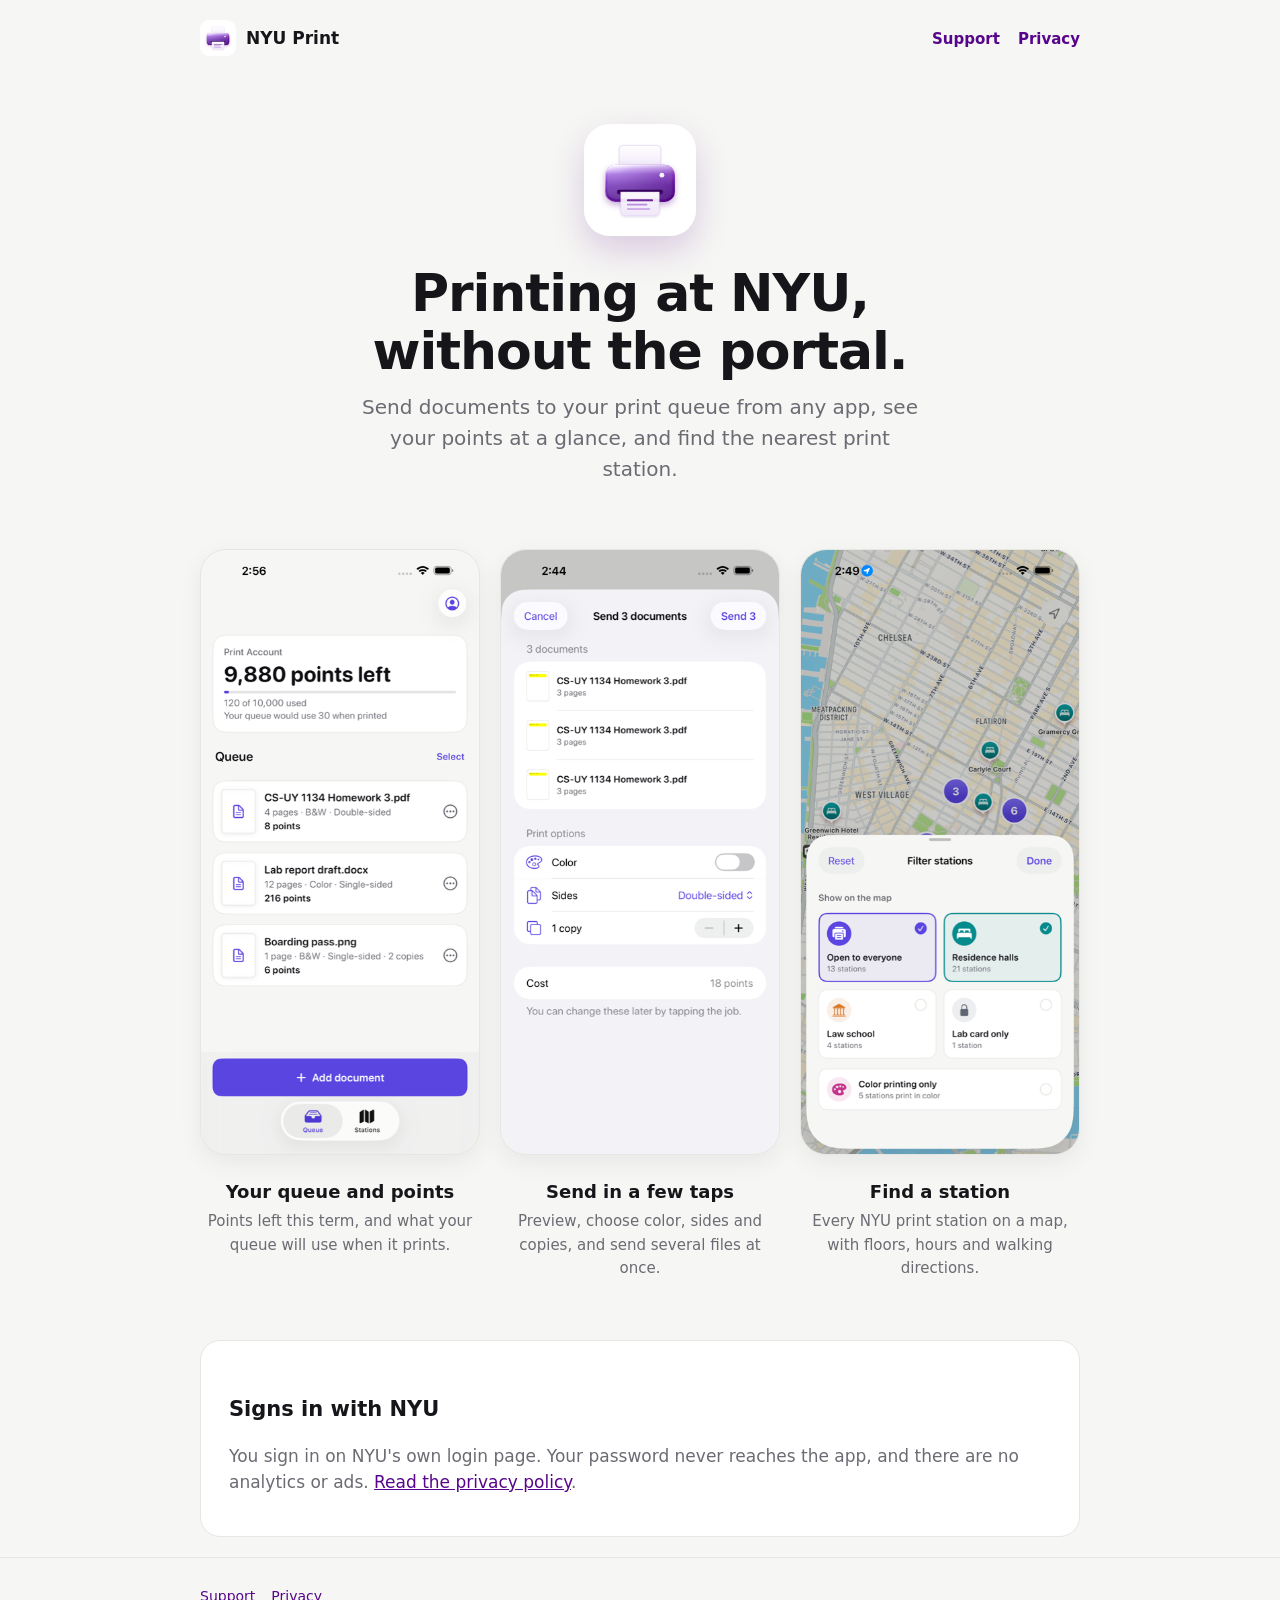
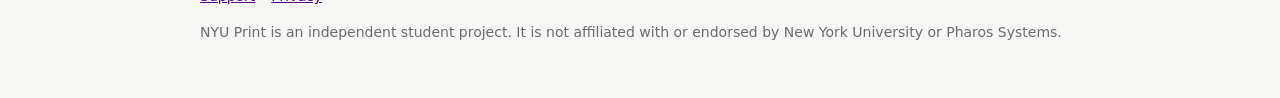
==== index.html @ 0575bf04 "NYU Print website Co-Authored-By: Claude Opus 5.5 <noreply@anthropic.com>" ====
<!doctype html>
<html lang="en"><head><meta charset="utf-8"><meta name="viewport" content="width=device-width, initial-scale=1"><title>NYU Print</title><meta name="description" content="Send documents to NYU's print queue, see your points and find a print station."><link rel="icon" href="img/logo.svg"><link rel="stylesheet" href="style.css"></head><body>
<header><div class="wrap"><a class="brand" href="index.html"><img src="img/logo.svg" alt="">NYU Print</a><nav><a href="support.html">Support</a><a href="privacy.html">Privacy</a></nav></div></header>
<main class="wrap">
<section class="hero">
  <img class="icon" src="img/logo.svg" alt="NYU Print app icon">
  <h1>Printing at NYU,<br>without the portal.</h1>
  <p class="lede">Send documents to your print queue from any app, see your points at a glance, and find the nearest print station.</p>
</section>
<section class="shots">
  <div class="shot"><img src="img/queue.png" alt="The queue with points left and three documents"><h3>Your queue and points</h3><p>Points left this term, and what your queue will use when it prints.</p></div>
  <div class="shot"><img src="img/send.png" alt="Sending three documents with print options"><h3>Send in a few taps</h3><p>Preview, choose color, sides and copies, and send several files at once.</p></div>
  <div class="shot"><img src="img/stations.png" alt="Map of NYU print stations with filters"><h3>Find a station</h3><p>Every NYU print station on a map, with floors, hours and walking directions.</p></div>
</section>
<section class="card">
  <h2>Signs in with NYU</h2>
  <p class="muted">You sign in on NYU's own login page. Your password never reaches the app, and there are no analytics or ads. <a href="privacy.html">Read the privacy policy</a>.</p>
</section>
</main>
<footer><div class="wrap"><a href="support.html">Support</a><a href="privacy.html">Privacy</a><p>NYU Print is an independent student project. It is not affiliated with or endorsed by New York University or Pharos Systems.</p></div></footer>
</body></html>
---- style.css ----
:root {
  --accent: #57068C; --ink: #16161A; --ink-soft: #6B6B73;
  --bg: #F6F6F4; --surface: #FFFFFF; --hairline: #E6E6E2;
}
* { box-sizing: border-box; }
body {
  margin: 0; background: var(--bg); color: var(--ink);
  font: 17px/1.55 ui-rounded, -apple-system, "SF Pro Rounded", system-ui, sans-serif;
}
a { color: var(--accent); }
.wrap { max-width: 920px; margin: 0 auto; padding: 0 20px; }
header { padding: 20px 0; }
header .wrap { display: flex; align-items: center; gap: 12px; justify-content: space-between; }
.brand { display: flex; align-items: center; gap: 10px; font-weight: 700; text-decoration: none; color: var(--ink); }
.brand img { width: 36px; height: 36px; border-radius: 9px; }
nav a { margin-left: 18px; text-decoration: none; font-weight: 600; font-size: 15px; }
.hero { text-align: center; padding: 48px 0 24px; }
.hero img.icon { width: 112px; height: 112px; border-radius: 26px; box-shadow: 0 14px 34px rgba(87, 6, 140, .18); }
h1 { font-size: clamp(34px, 6vw, 52px); line-height: 1.1; margin: 22px 0 12px; letter-spacing: -.02em; }
.lede { color: var(--ink-soft); font-size: 20px; max-width: 560px; margin: 0 auto; }
.shots { display: grid; grid-template-columns: repeat(3, 1fr); gap: 20px; padding: 40px 0; }
.shot { text-align: center; }
.shot img { width: 100%; border-radius: 26px; border: 1px solid var(--hairline); background: var(--surface); box-shadow: 0 8px 24px rgba(0, 0, 0, .06); }
.shot h3 { margin: 16px 0 4px; font-size: 18px; }
.shot p { margin: 0; color: var(--ink-soft); font-size: 15px; }
.card { background: var(--surface); border: 1px solid var(--hairline); border-radius: 20px; padding: 24px 28px; margin: 20px 0; }
.page { padding: 24px 0 48px; max-width: 720px; }
.page h1 { font-size: 36px; }
h2 { font-size: 21px; margin: 28px 0 8px; }
.muted { color: var(--ink-soft); }
footer { border-top: 1px solid var(--hairline); padding: 28px 0 40px; color: var(--ink-soft); font-size: 14px; }
footer a { margin-right: 16px; }
@media (max-width: 700px) {
  .shots { grid-template-columns: 1fr; max-width: 360px; margin: 0 auto; }
  nav a { margin-left: 12px; }
}
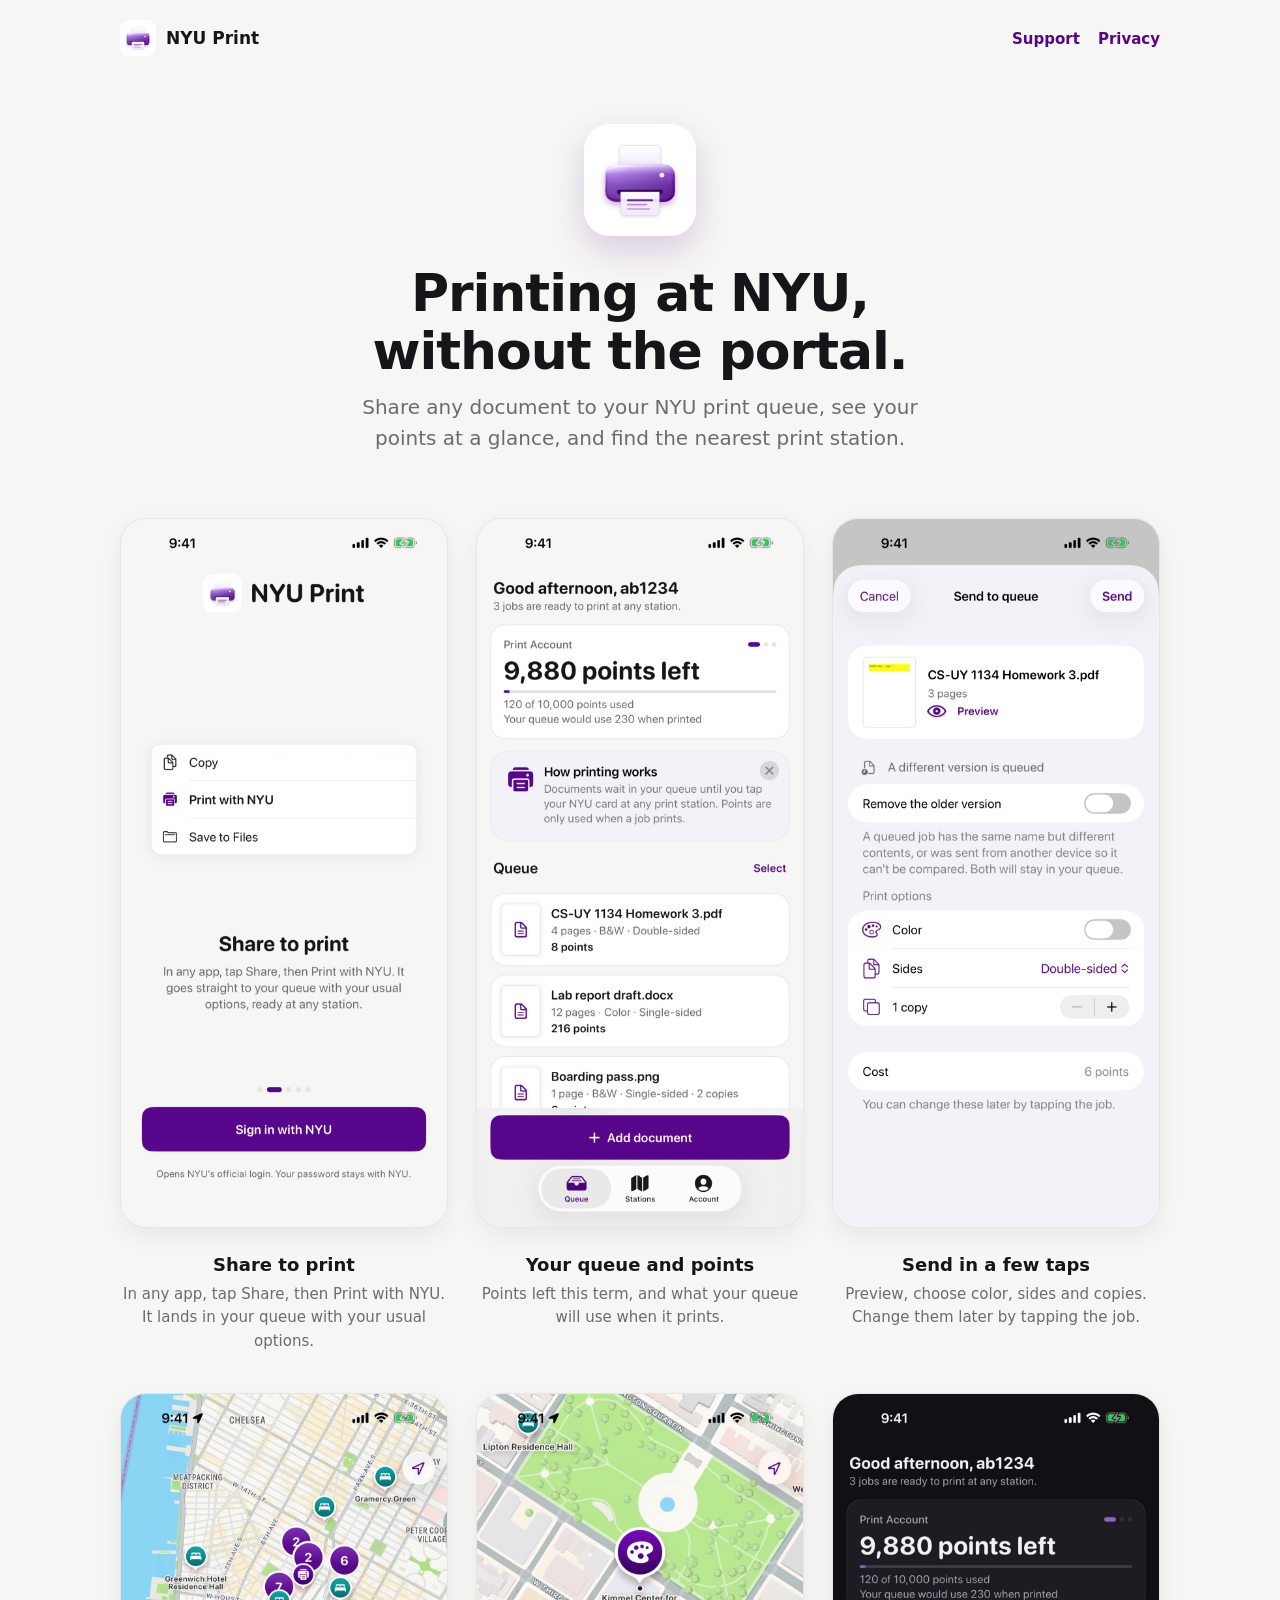
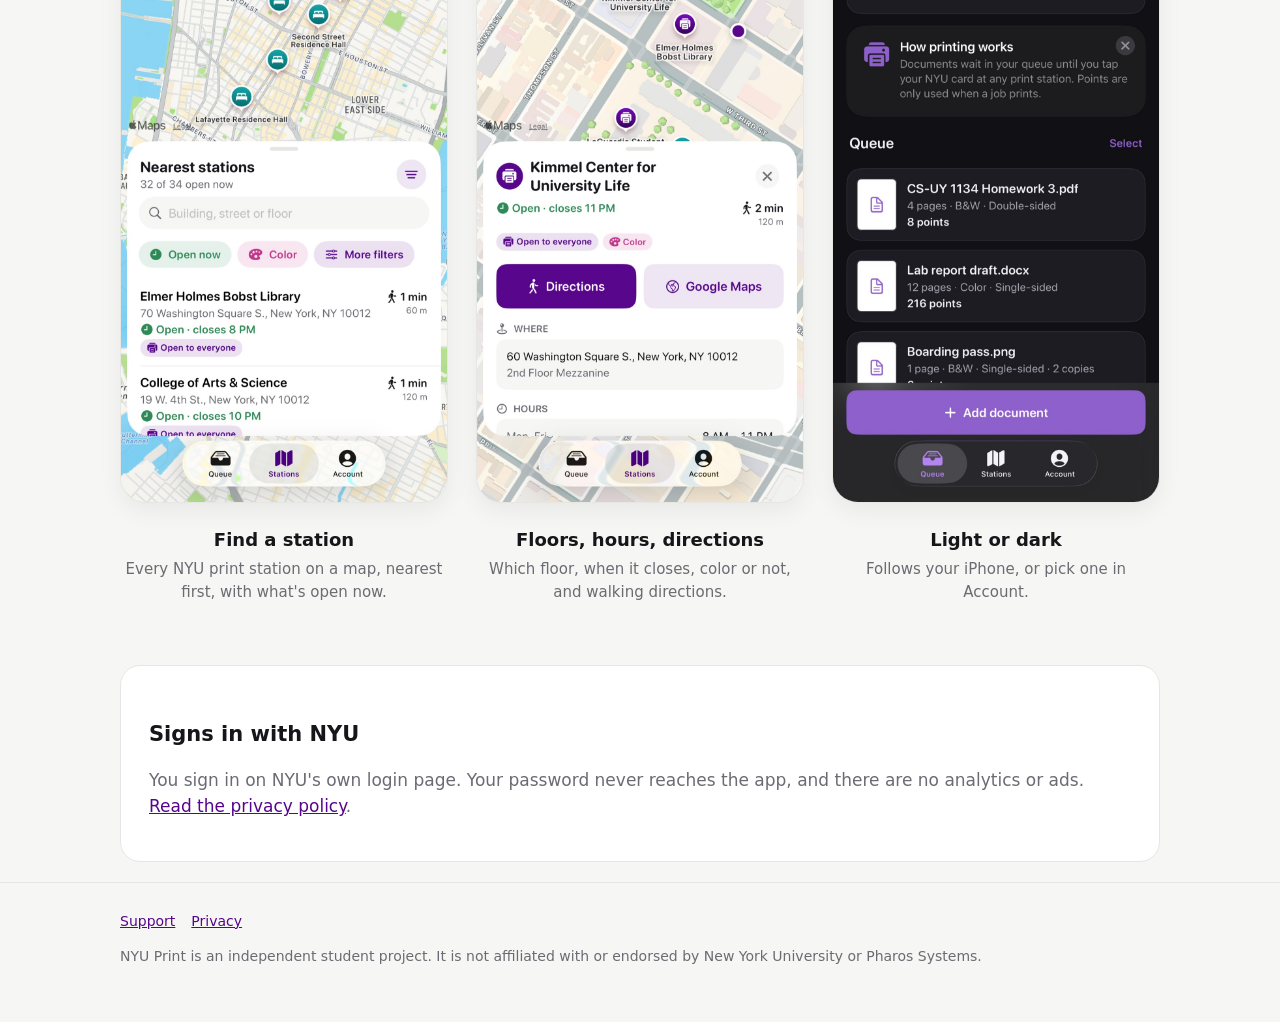
==== commit 08e402e9: "Bigger, current screenshots; Print with NYU from the share sheet Co-Authored-By: Claude Opus 5.5 <no" ====
--- a/index.html
+++ b/index.html
@@ -5,12 +5,15 @@
 <section class="hero">
   <img class="icon" src="img/logo.svg" alt="NYU Print app icon">
   <h1>Printing at NYU,<br>without the portal.</h1>
-  <p class="lede">Send documents to your print queue from any app, see your points at a glance, and find the nearest print station.</p>
+  <p class="lede">Share any document to your NYU print queue, see your points at a glance, and find the nearest print station.</p>
 </section>
 <section class="shots">
-  <div class="shot"><img src="img/queue.png" alt="The queue with points left and three documents"><h3>Your queue and points</h3><p>Points left this term, and what your queue will use when it prints.</p></div>
-  <div class="shot"><img src="img/send.png" alt="Sending three documents with print options"><h3>Send in a few taps</h3><p>Preview, choose color, sides and copies, and send several files at once.</p></div>
-  <div class="shot"><img src="img/stations.png" alt="Map of NYU print stations with filters"><h3>Find a station</h3><p>Every NYU print station on a map, with floors, hours and walking directions.</p></div>
+  <figure class="shot"><img src="img/share.jpg" alt="Print with NYU in the share sheet" width="1000" height="2172" loading="lazy"><h3>Share to print</h3><p>In any app, tap Share, then Print with NYU. It lands in your queue with your usual options.</p></figure>
+  <figure class="shot"><img src="img/queue.jpg" alt="The queue with points left and three documents" width="1000" height="2172" loading="lazy"><h3>Your queue and points</h3><p>Points left this term, and what your queue will use when it prints.</p></figure>
+  <figure class="shot"><img src="img/send.jpg" alt="Print options for a document: color, sides and copies" width="1000" height="2172" loading="lazy"><h3>Send in a few taps</h3><p>Preview, choose color, sides and copies. Change them later by tapping the job.</p></figure>
+  <figure class="shot"><img src="img/stations.jpg" alt="Map of NYU print stations with the nearest ones listed" width="1000" height="2172" loading="lazy"><h3>Find a station</h3><p>Every NYU print station on a map, nearest first, with what's open now.</p></figure>
+  <figure class="shot"><img src="img/station.jpg" alt="A print station's details: hours, floor and directions" width="1000" height="2172" loading="lazy"><h3>Floors, hours, directions</h3><p>Which floor, when it closes, color or not, and walking directions.</p></figure>
+  <figure class="shot"><img src="img/dark.jpg" alt="The queue in dark mode" width="1000" height="2172" loading="lazy"><h3>Light or dark</h3><p>Follows your iPhone, or pick one in Account.</p></figure>
 </section>
 <section class="card">
   <h2>Signs in with NYU</h2>
--- a/style.css
+++ b/style.css
@@ -8,7 +8,7 @@
   font: 17px/1.55 ui-rounded, -apple-system, "SF Pro Rounded", system-ui, sans-serif;
 }
 a { color: var(--accent); }
-.wrap { max-width: 920px; margin: 0 auto; padding: 0 20px; }
+.wrap { max-width: 1080px; margin: 0 auto; padding: 0 20px; }
 header { padding: 20px 0; }
 header .wrap { display: flex; align-items: center; gap: 12px; justify-content: space-between; }
 .brand { display: flex; align-items: center; gap: 10px; font-weight: 700; text-decoration: none; color: var(--ink); }
@@ -18,9 +18,9 @@
 .hero img.icon { width: 112px; height: 112px; border-radius: 26px; box-shadow: 0 14px 34px rgba(87, 6, 140, .18); }
 h1 { font-size: clamp(34px, 6vw, 52px); line-height: 1.1; margin: 22px 0 12px; letter-spacing: -.02em; }
 .lede { color: var(--ink-soft); font-size: 20px; max-width: 560px; margin: 0 auto; }
-.shots { display: grid; grid-template-columns: repeat(3, 1fr); gap: 20px; padding: 40px 0; }
-.shot { text-align: center; }
-.shot img { width: 100%; border-radius: 26px; border: 1px solid var(--hairline); background: var(--surface); box-shadow: 0 8px 24px rgba(0, 0, 0, .06); }
+.shots { display: grid; grid-template-columns: repeat(3, 1fr); gap: 40px 28px; padding: 40px 0; }
+.shot { text-align: center; margin: 0; }
+.shot img { width: 100%; height: auto; border-radius: 26px; border: 1px solid var(--hairline); background: var(--surface); box-shadow: 0 8px 24px rgba(0, 0, 0, .06); }
 .shot h3 { margin: 16px 0 4px; font-size: 18px; }
 .shot p { margin: 0; color: var(--ink-soft); font-size: 15px; }
 .card { background: var(--surface); border: 1px solid var(--hairline); border-radius: 20px; padding: 24px 28px; margin: 20px 0; }
@@ -31,6 +31,9 @@
 footer { border-top: 1px solid var(--hairline); padding: 28px 0 40px; color: var(--ink-soft); font-size: 14px; }
 footer a { margin-right: 16px; }
 @media (max-width: 700px) {
-  .shots { grid-template-columns: 1fr; max-width: 360px; margin: 0 auto; }
+  .shots { grid-template-columns: 1fr 1fr; gap: 28px 16px; }
   nav a { margin-left: 12px; }
 }
+@media (max-width: 440px) {
+  .shots { grid-template-columns: 1fr; max-width: 360px; margin: 0 auto; }
+}
